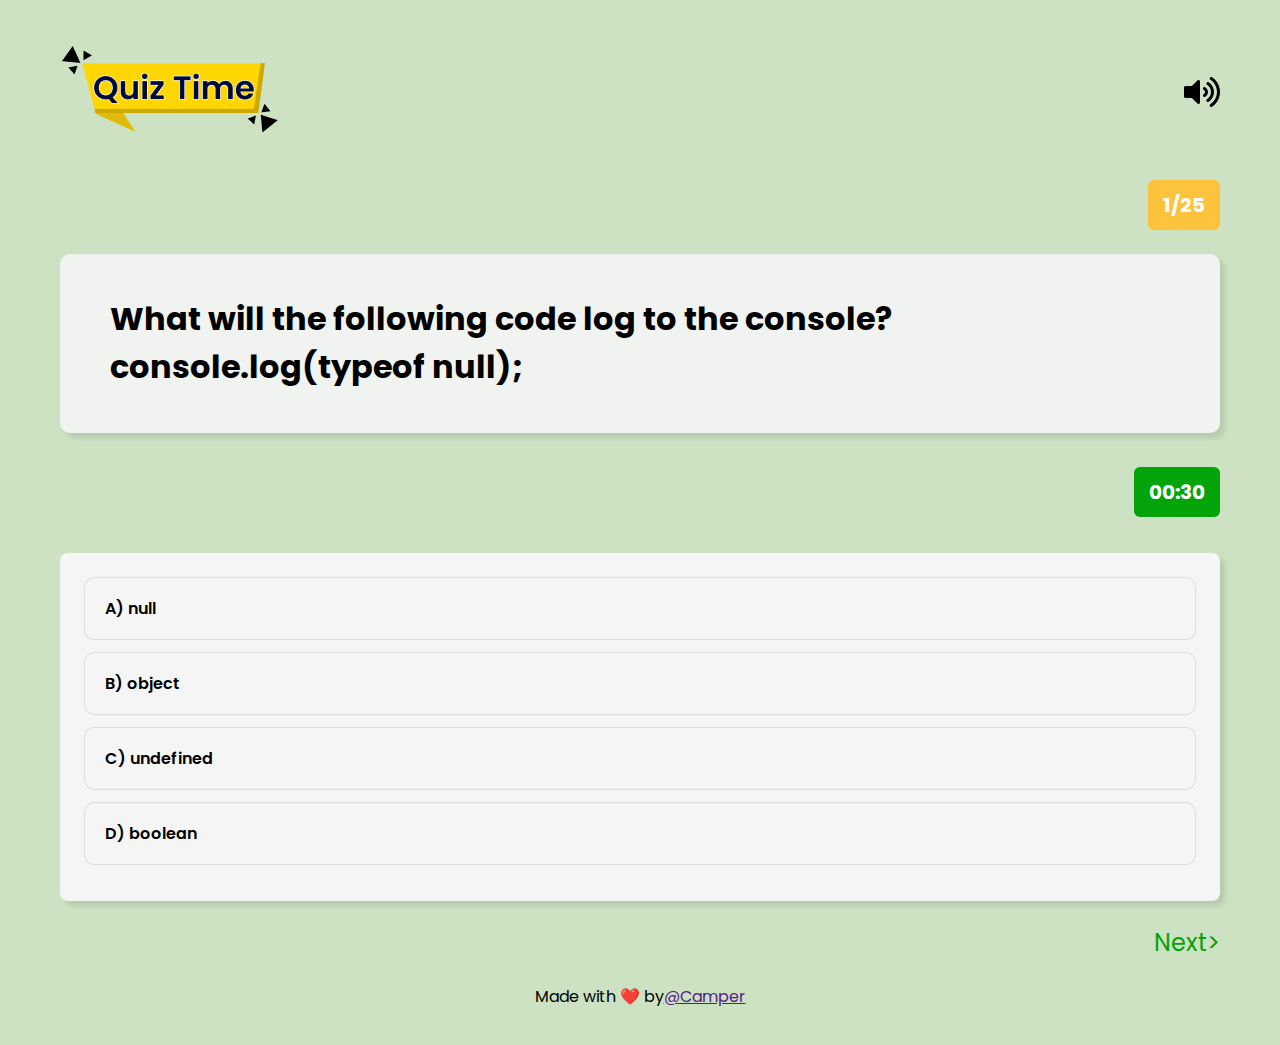
==== page_2.html @ fc7d0c65 "update" ====
<!DOCTYPE html>
<html lang="en">
  <head>
    <meta charset="UTF-8" />
    <meta name="viewport" content="width=device-width, initial-scale=1.0" />
    <link rel="preconnect" href="https://fonts.googleapis.com" />
    <link rel="preconnect" href="https://fonts.gstatic.com" crossorigin />
    <link
      href="https://fonts.googleapis.com/css2?family=Poppins:ital,wght@0,100;0,200;0,300;0,400;0,500;0,600;0,700;0,800;0,900;1,100;1,200;1,300;1,400;1,500;1,600;1,700;1,800;1,900&display=swap"
      rel="stylesheet"
    />
    <link rel="stylesheet" href="page_2.css" />
    <script type="module" src="page_2.js" defer></script>
    <title>Your Page Title</title>
  </head>
  <body>
    <main>
      <header>
        <div class="main-con">
          <div class="main-logo">
            <a href="">
              <img
                src="/image/page_2_logo.png"
                alt="Your Company Name or Logo Description"
              />
            </a>
          </div>
          <div class="speaker-svg" aria-label="Speaker Icon" role="img">
            <svg
              width="36"
              height="30"
              viewBox="0 0 36 30"
              fill="none"
              xmlns="http://www.w3.org/2000/svg"
              aria-hidden="true"
            >
              <path
                d="M13.4394 3.44092L7.87875 9.00029H1.5C0.67125 9.00029 0 9.67154 0 10.5003V19.5003C0 20.3284 0.67125 21.0003 1.5 21.0003H7.87875L13.4394 26.5597C14.3787 27.499 16 26.839 16 25.499V4.50154C16 3.16029 14.3775 2.50279 13.4394 3.44092ZM28.0219 0.248415C27.3237 -0.20971 26.3856 -0.0165853 25.9275 0.68279C25.4688 1.38091 25.6637 2.31904 26.3619 2.77716C30.5037 5.49529 32.9756 10.0647 32.9756 15.0009C32.9756 19.9372 30.5037 24.5065 26.3619 27.2247C25.6637 27.6822 25.4688 28.6209 25.9275 29.3184C26.3675 29.9878 27.2981 30.2284 28.0219 29.7528C33.0169 26.474 36 20.9584 36 15.0003C36 9.04217 33.0169 3.52716 28.0219 0.248415ZM30 15.0003C30 11.0297 27.9963 7.37904 24.6394 5.23529C23.94 4.78904 23.0125 4.99654 22.5694 5.70154C22.1262 6.40654 22.3331 7.33967 23.0325 7.78654C25.5169 9.37342 27 12.0697 27 15.0003C27 17.9309 25.5169 20.6272 23.0325 22.214C22.3331 22.6603 22.1262 23.5934 22.5694 24.299C22.9762 24.9465 23.8894 25.2453 24.6394 24.7653C27.9963 22.6215 30 18.9715 30 15.0003ZM21.1394 10.1959C20.4156 9.80029 19.5025 10.0609 19.1012 10.7865C18.7019 11.5122 18.9663 12.424 19.6919 12.8247C20.4988 13.2678 21 14.1022 21 15.0003C21 15.899 20.4987 16.7328 19.6925 17.1759C18.9669 17.5765 18.7025 18.4884 19.1019 19.214C19.5037 19.9428 20.4175 20.2015 21.14 19.8047C22.9044 18.8328 24.0006 16.9922 24.0006 14.9997C24.0006 13.0072 22.9044 11.1672 21.1394 10.1959Z"
                fill="black"
              />
            </svg>
          </div>
        </div>
      </header>
      <div class="question-num_p"><span class="question-num">1/25</span></div>
      <section class="question-sec">
        <div class="question">
          <h1></h1>
        </div>
      </section>
      <div class="timer-p"><span class="timer">00:30</span></div>
      <section class="choice-por"></section>
      <div class="nav">
        <a href="#">Next></a>
      </div>
      <p class="credits">Made with ❤️ by<a href="">@Camper</a></p>
    </main>
  </body>
</html>
---- page_2.css ----
* {
  box-sizing: border-box;
}

body {
  font-family: "Poppins", sans-serif;
  background-color: #cce2c2;
  display: flex;
  justify-content: center;
  align-items: center;
  margin: 0;
}

main {
  max-width: 1200px;
  width: 100%;
  padding: 20px;
}

header {
  min-height: 150px;
  display: flex;
  align-items: center;
  justify-content: center;
}

.main-con {
  display: flex;
  justify-content: space-between;
  align-items: center;
  width: 100%;
}

.speaker-svg svg {
  transition: transform 0.2s ease;
}

.speaker-svg:hover svg {
  transform: scale(1.1);
}

.question-sec {
  margin-top: 24px;
  display: flex;
  justify-content: center;
}

.question {
  border-radius: 10px;
  background-color: rgba(245, 245, 245, 0.9);
  font-size: 16px;
  box-shadow: 5px 5px 5px rgba(0, 0, 0, 0.1);
  width: 100%;
  padding: 20px 50px;
  font-weight: 500;
}

.question-num_p,
.timer-p {
  display: flex;
  justify-content: flex-end;
  margin-top: 10px;
}

.question-num,
.timer {
  font-size: 20px;
  font-weight: 700;
  border-radius: 6px;
  padding: 10px 15px;
  color: #fff;
}

.question-num {
  background-color: #fec33d;
}

.timer {
  margin-top: 24px;
  background-color: #02a409;
}

.choice-por {
  margin-top: 36px;
  background-color: rgba(245, 245, 245, 1);
  padding: 24px;
  border-radius: 8px;
  box-shadow: 5px 5px 5px rgba(0, 0, 0, 0.1);
}

.container-inputs {
  display: flex;
  align-items: center;
  font-size: 16px;
  font-family: Poppins;
  background-color: rgba(245, 245, 245, 0.9);
  border: 1.5px solid rgba(0, 0, 0, 0.1);
  font-weight: 600;
  border-radius: 10px;
  padding: 18px 20px;
  margin-bottom: 12px;
}

.nav {
  margin-top: 24px;
  font-size: 24px;
  display: flex;
  justify-content: flex-end;
}
.nav a {
  color: #02a409;
  text-decoration: none;
}
.credits {
  text-align: center;
  margin-top: 24px;
}
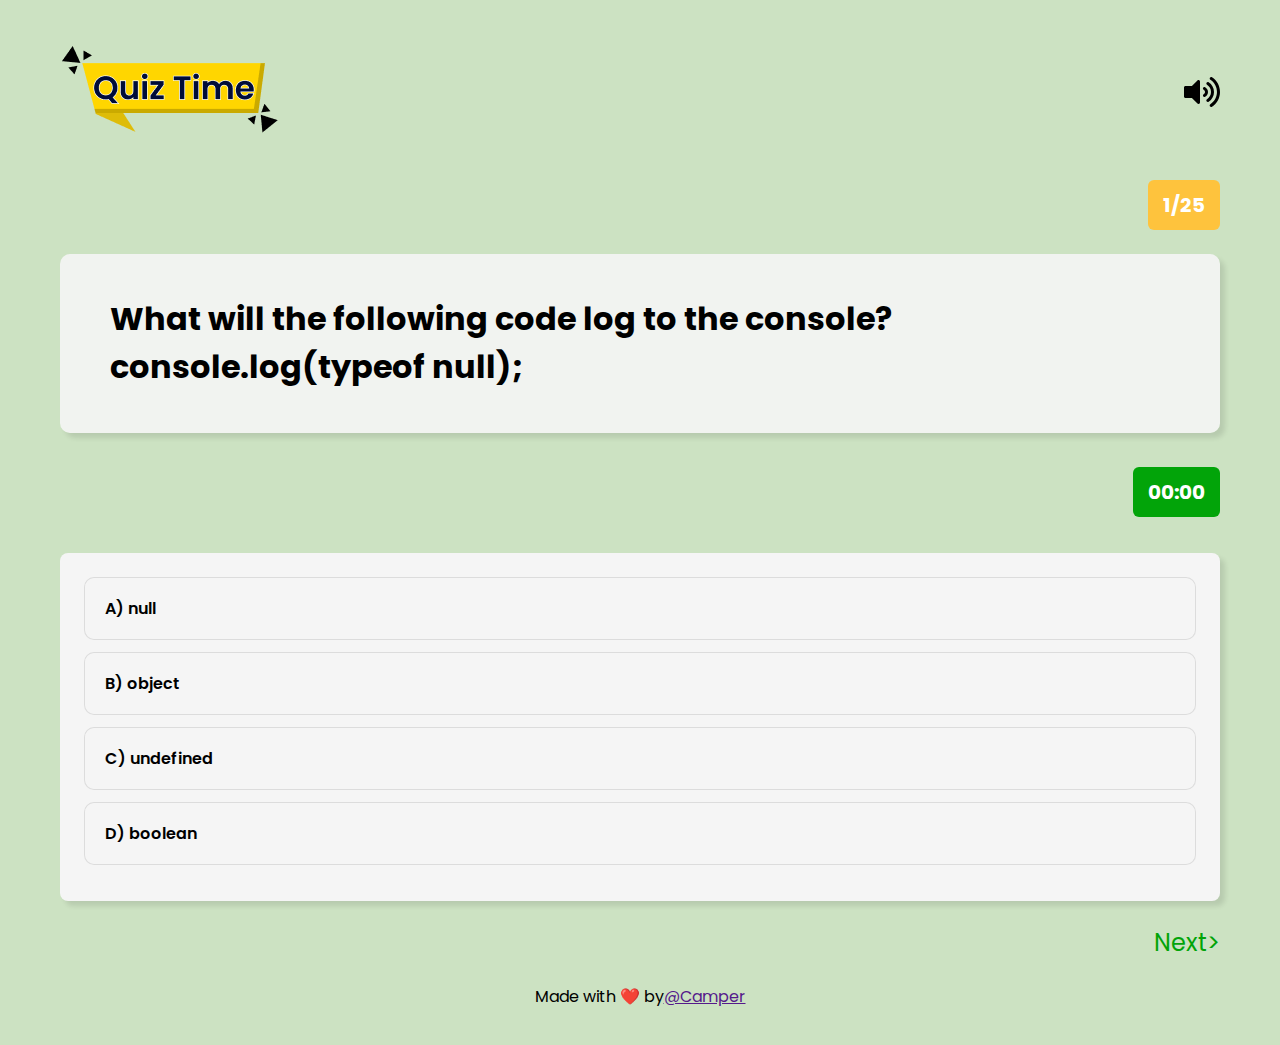
==== commit c092ad40: "Update" ====
--- a/page_2.html
+++ b/page_2.html
@@ -11,7 +11,7 @@
     />
     <link rel="stylesheet" href="page_2.css" />
     <script type="module" src="page_2.js" defer></script>
-    <title>Your Page Title</title>
+    <title>Quiz</title>
   </head>
   <body>
     <main>
@@ -48,7 +48,7 @@
           <h1></h1>
         </div>
       </section>
-      <div class="timer-p"><span class="timer">00:30</span></div>
+      <div class="timer-p"><span class="timer">00:00</span></div>
       <section class="choice-por"></section>
       <div class="nav">
         <a href="#">Next></a>
--- a/page_2.css
+++ b/page_2.css
@@ -115,3 +115,10 @@
   text-align: center;
   margin-top: 24px;
 }
+
+.container-inputs.incorrect {
+  border: 2px solid rgba(255, 122, 122, 1);
+}
+.container-inputs.correct {
+  border: 2px solid rgba(53, 189, 58, 1);
+}
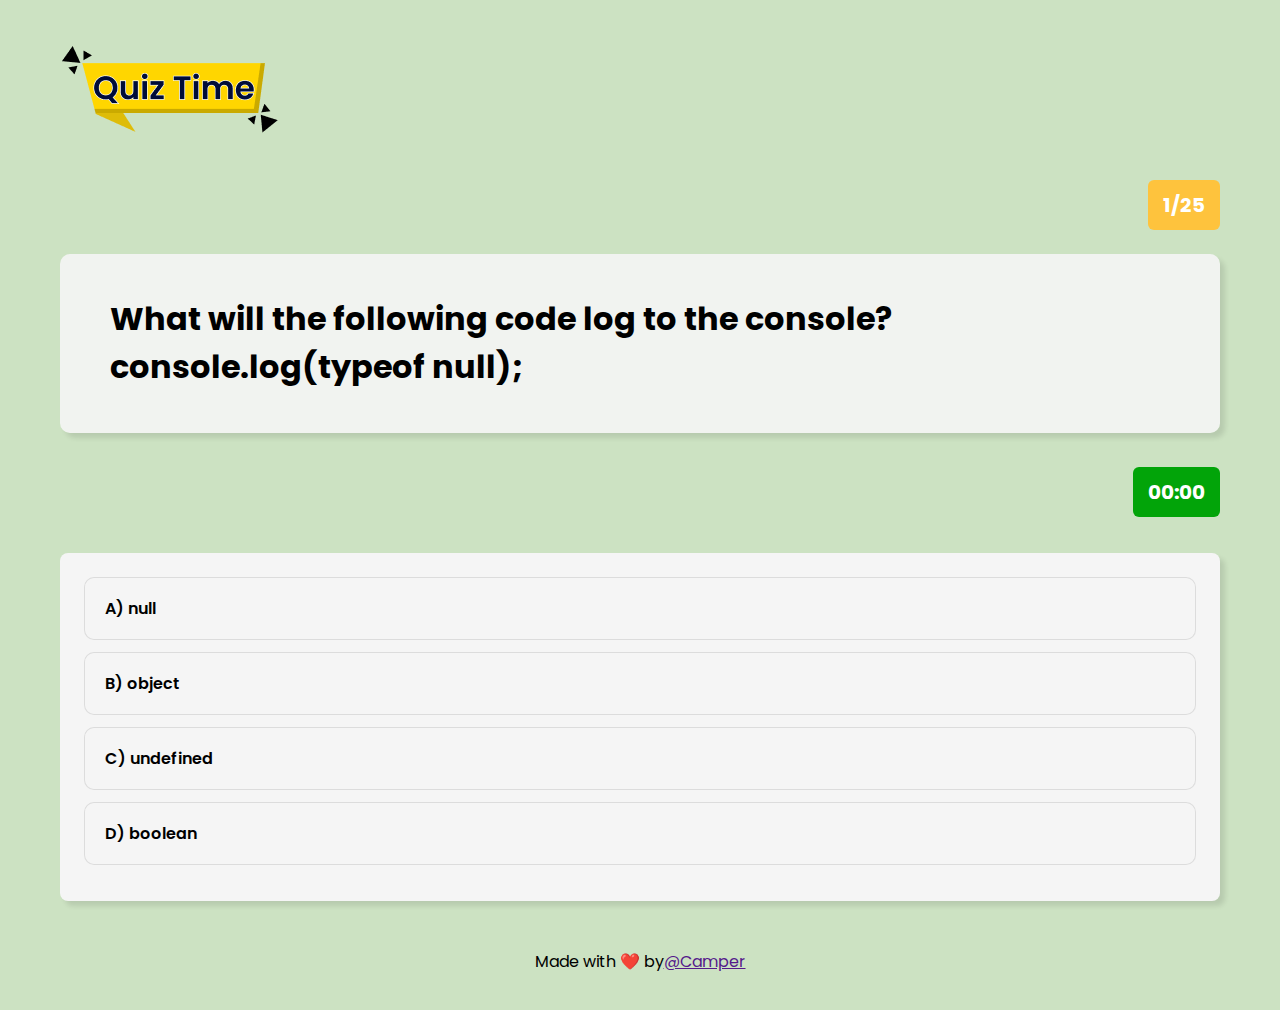
==== commit de2d648b: "modify" ====
--- a/page_2.html
+++ b/page_2.html
@@ -20,7 +20,7 @@
           <div class="main-logo">
             <a href="">
               <img
-                src="/image/page_2_logo.png"
+                src="/image/page_2.png"
                 alt="Your Company Name or Logo Description"
               />
             </a>
@@ -42,7 +42,7 @@
           </div>
         </div>
       </header>
-      <div class="question-num_p"><span class="question-num">1/25</span></div>
+      <div class="question-num_p"><span class="question-num"></span></div>
       <section class="question-sec">
         <div class="question">
           <h1></h1>
--- a/page_2.css
+++ b/page_2.css
@@ -32,12 +32,12 @@
 }
 
 .speaker-svg svg {
-  transition: transform 0.2s ease;
+  display: none;
 }
 
-.speaker-svg:hover svg {
+/* .speaker-svg:hover svg {
   transform: scale(1.1);
-}
+} */
 
 .question-sec {
   margin-top: 24px;
@@ -110,6 +110,7 @@
 .nav a {
   color: #02a409;
   text-decoration: none;
+  display: none;
 }
 .credits {
   text-align: center;
